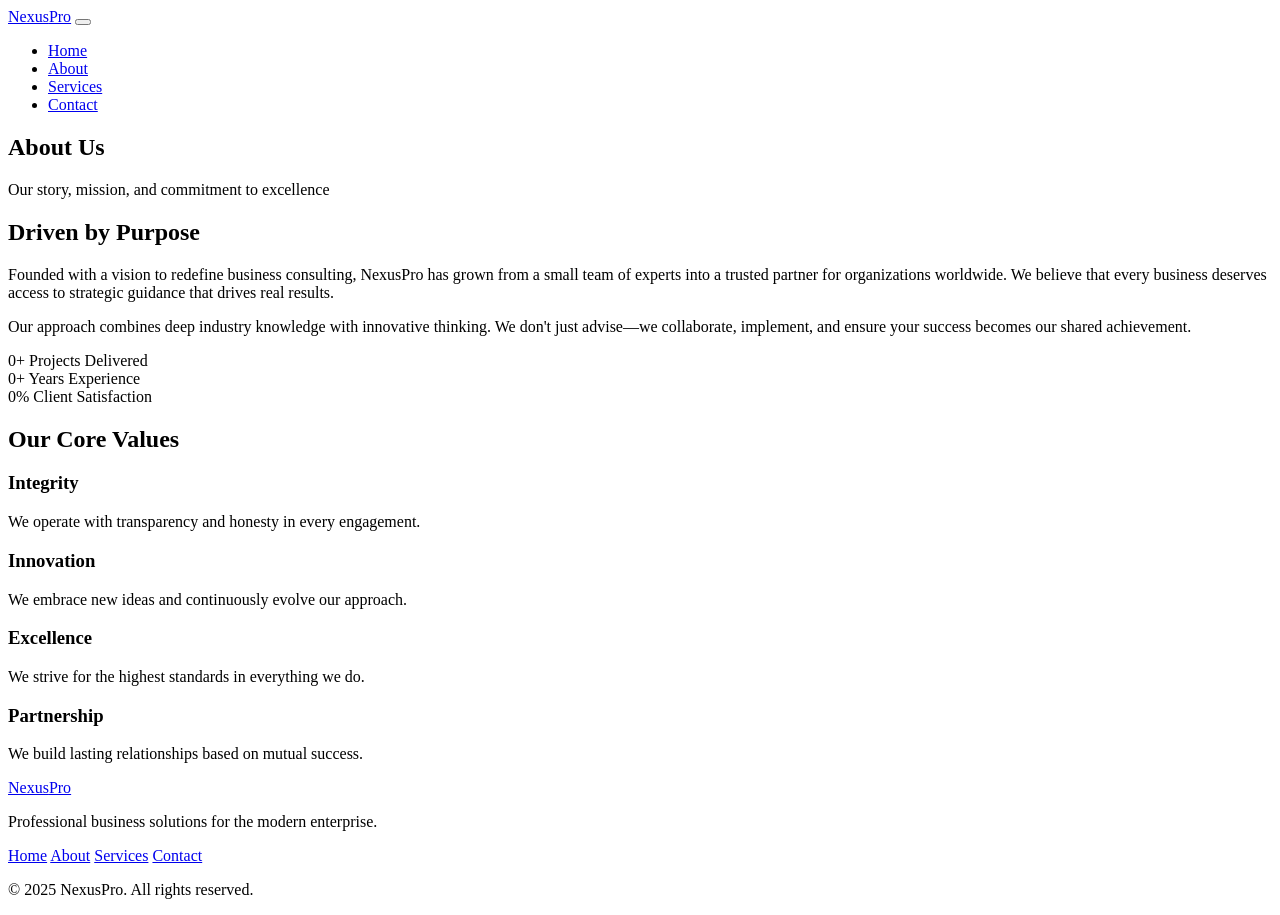
==== about.html @ 201fad87 "Add files via upload" ====
<!DOCTYPE html>
<html lang="en">
<head>
    <meta charset="UTF-8">
    <meta name="viewport" content="width=device-width, initial-scale=1.0">
    <meta name="description" content="Learn about NexusPro - Our story, mission, and the team behind your success.">
    <meta name="keywords" content="about us, company, team, mission, values">
    <meta name="author" content="Your Company">
    <title>About Us | NexusPro</title>
    <link rel="stylesheet" href="css/style.css">
    <link rel="preconnect" href="https://fonts.googleapis.com">
    <link rel="preconnect" href="https://fonts.gstatic.com" crossorigin>
    <link href="https://fonts.googleapis.com/css2?family=DM+Sans:wght@400;500;600;700&family=Instrument+Serif&display=swap" rel="stylesheet">
</head>
<body>
    <header class="header">
        <nav class="nav container">
            <a href="index.html" class="logo">Nexus<span>Pro</span></a>
            <button class="nav-toggle" aria-label="Toggle navigation">
                <span></span>
                <span></span>
                <span></span>
            </button>
            <ul class="nav-menu">
                <li><a href="index.html" class="nav-link">Home</a></li>
                <li><a href="about.html" class="nav-link active">About</a></li>
                <li><a href="services.html" class="nav-link">Services</a></li>
                <li><a href="contact.html" class="nav-link">Contact</a></li>
            </ul>
        </nav>
    </header>

    <main>
        <section class="page-hero">
            <div class="container">
                <h1 class="page-title">About Us</h1>
                <p class="page-subtitle">Our story, mission, and commitment to excellence</p>
            </div>
        </section>

        <section class="about-content">
            <div class="container">
                <div class="about-grid">
                    <div class="about-text">
                        <h2>Driven by Purpose</h2>
                        <p>Founded with a vision to redefine business consulting, NexusPro has grown from a small team of experts into a trusted partner for organizations worldwide. We believe that every business deserves access to strategic guidance that drives real results.</p>
                        <p>Our approach combines deep industry knowledge with innovative thinking. We don't just advise—we collaborate, implement, and ensure your success becomes our shared achievement.</p>
                    </div>
                    <div class="about-stats">
                        <div class="stat-item">
                            <span class="stat-number" data-target="150">0</span>+
                            <span class="stat-label">Projects Delivered</span>
                        </div>
                        <div class="stat-item">
                            <span class="stat-number" data-target="12">0</span>+
                            <span class="stat-label">Years Experience</span>
                        </div>
                        <div class="stat-item">
                            <span class="stat-number" data-target="98">0</span>%
                            <span class="stat-label">Client Satisfaction</span>
                        </div>
                    </div>
                </div>
            </div>
        </section>

        <section class="values-section">
            <div class="container">
                <h2 class="section-title">Our Core Values</h2>
                <div class="values-grid">
                    <div class="value-card">
                        <h3>Integrity</h3>
                        <p>We operate with transparency and honesty in every engagement.</p>
                    </div>
                    <div class="value-card">
                        <h3>Innovation</h3>
                        <p>We embrace new ideas and continuously evolve our approach.</p>
                    </div>
                    <div class="value-card">
                        <h3>Excellence</h3>
                        <p>We strive for the highest standards in everything we do.</p>
                    </div>
                    <div class="value-card">
                        <h3>Partnership</h3>
                        <p>We build lasting relationships based on mutual success.</p>
                    </div>
                </div>
            </div>
        </section>
    </main>

    <footer class="footer">
        <div class="container">
            <div class="footer-content">
                <div class="footer-brand">
                    <a href="index.html" class="logo">Nexus<span>Pro</span></a>
                    <p>Professional business solutions for the modern enterprise.</p>
                </div>
                <div class="footer-links">
                    <a href="index.html">Home</a>
                    <a href="about.html">About</a>
                    <a href="services.html">Services</a>
                    <a href="contact.html">Contact</a>
                </div>
            </div>
            <p class="footer-copy">&copy; 2025 NexusPro. All rights reserved.</p>
        </div>
    </footer>

    <script src="js/main.js"></script>
</body>
</html>
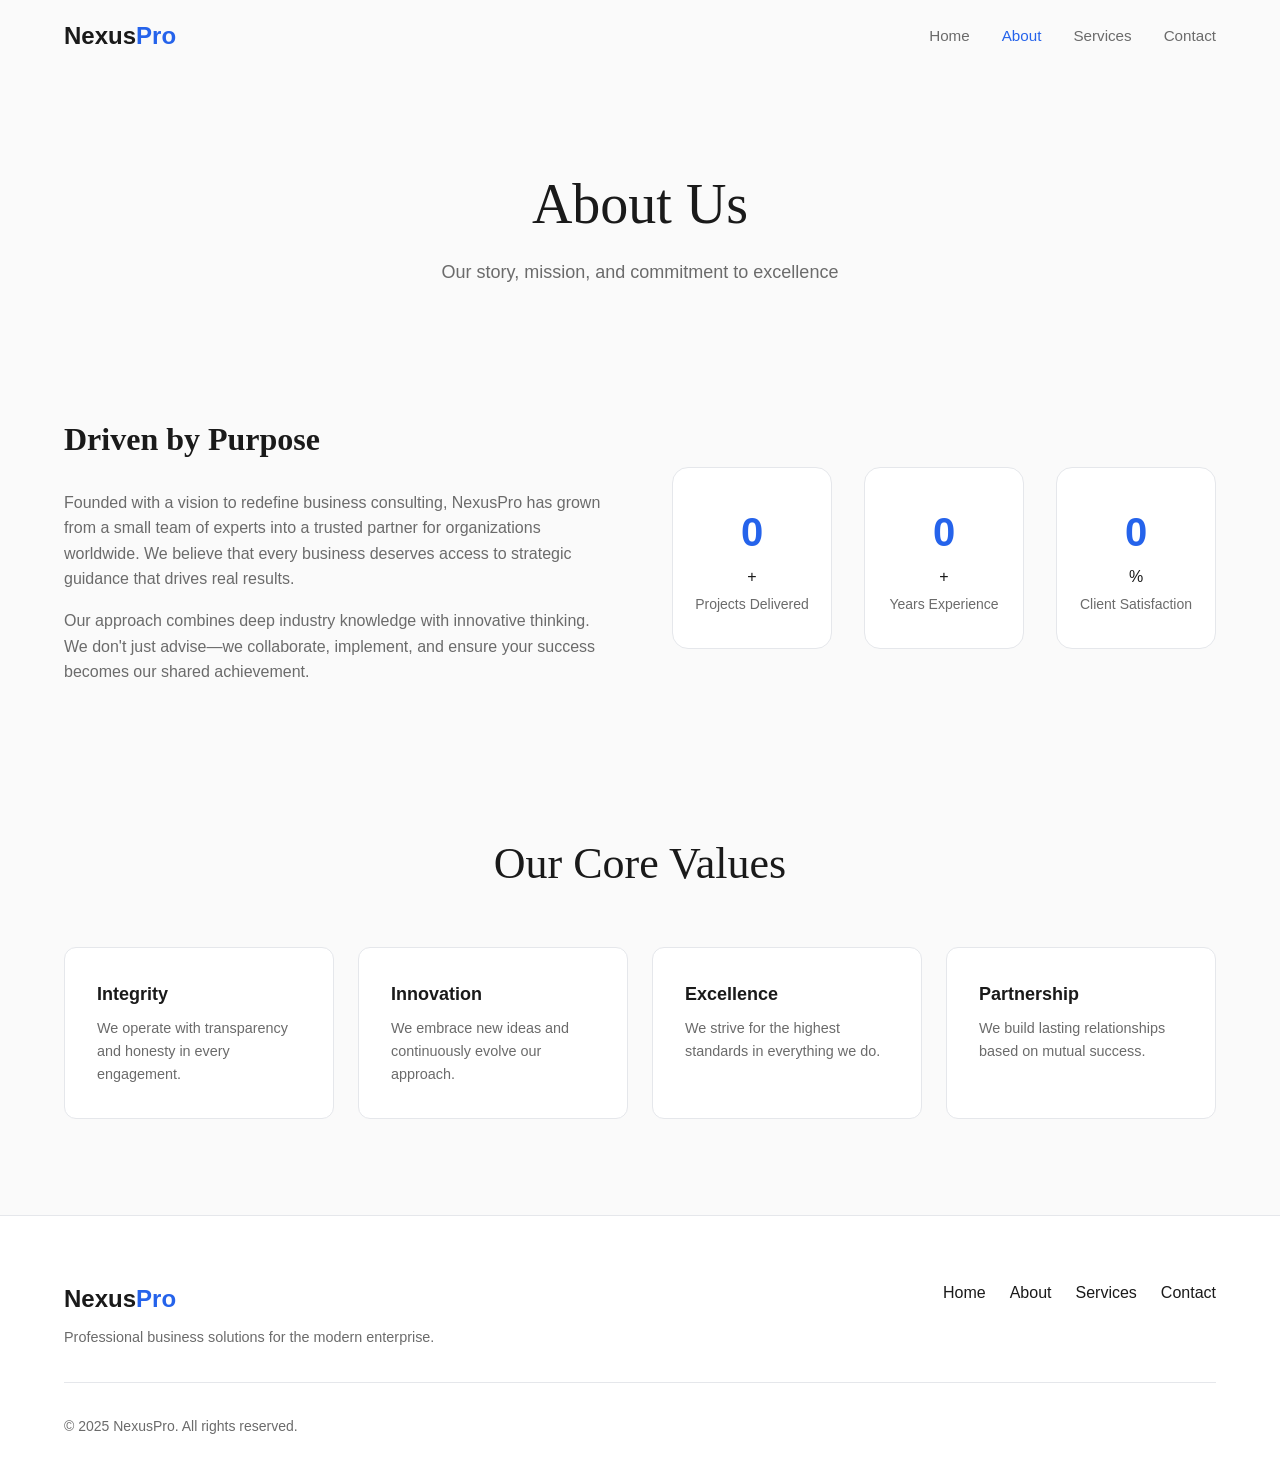
==== commit aa2172cb: "Fix HTML encoding issues in about.html" ====
--- a/about.html
+++ b/about.html
@@ -7,7 +7,7 @@
     <meta name="keywords" content="about us, company, team, mission, values">
     <meta name="author" content="Your Company">
     <title>About Us | NexusPro</title>
-    <link rel="stylesheet" href="css/style.css">
+    <link rel="stylesheet" href="style.css">
     <link rel="preconnect" href="https://fonts.googleapis.com">
     <link rel="preconnect" href="https://fonts.gstatic.com" crossorigin>
     <link href="https://fonts.googleapis.com/css2?family=DM+Sans:wght@400;500;600;700&family=Instrument+Serif&display=swap" rel="stylesheet">
@@ -110,3 +110,4 @@
     <script src="js/main.js"></script>
 </body>
 </html>
+
--- a/style.css
+++ b/style.css
@@ -0,0 +1,805 @@
+/* ============================================
+   NexusPro - Business Website Styles
+   Minimal, Modern, Professional
+   ============================================ */
+
+/* CSS Variables */
+:root {
+    --color-bg: #fafafa;
+    --color-bg-alt: #ffffff;
+    --color-text: #1a1a1a;
+    --color-text-muted: #6b6b6b;
+    --color-accent: #2563eb;
+    --color-accent-hover: #1d4ed8;
+    --color-border: #e5e7eb;
+    --font-sans: 'DM Sans', -apple-system, BlinkMacSystemFont, sans-serif;
+    --font-serif: 'Instrument Serif', Georgia, serif;
+    --transition-fast: 0.2s ease;
+    --transition-smooth: 0.4s cubic-bezier(0.4, 0, 0.2, 1);
+    --shadow-sm: 0 1px 3px rgba(0, 0, 0, 0.06);
+    --shadow-md: 0 4px 12px rgba(0, 0, 0, 0.08);
+    --shadow-lg: 0 12px 40px rgba(0, 0, 0, 0.1);
+}
+
+/* Reset & Base */
+*, *::before, *::after {
+    box-sizing: border-box;
+    margin: 0;
+    padding: 0;
+}
+
+html {
+    scroll-behavior: smooth;
+}
+
+body {
+    font-family: var(--font-sans);
+    font-size: 16px;
+    line-height: 1.6;
+    color: var(--color-text);
+    background-color: var(--color-bg);
+    overflow-x: hidden;
+}
+
+img {
+    max-width: 100%;
+    height: auto;
+    display: block;
+}
+
+a {
+    color: inherit;
+    text-decoration: none;
+    transition: color var(--transition-fast);
+}
+
+ul {
+    list-style: none;
+}
+
+/* Container */
+.container {
+    width: 100%;
+    max-width: 1200px;
+    margin: 0 auto;
+    padding: 0 1.5rem;
+}
+
+/* ============================================
+   Header & Navigation
+   ============================================ */
+.header {
+    position: fixed;
+    top: 0;
+    left: 0;
+    right: 0;
+    z-index: 1000;
+    background: rgba(250, 250, 250, 0.9);
+    backdrop-filter: blur(12px);
+    -webkit-backdrop-filter: blur(12px);
+    border-bottom: 1px solid transparent;
+    transition: border-color var(--transition-smooth), box-shadow var(--transition-smooth);
+}
+
+.header.scrolled {
+    border-color: var(--color-border);
+    box-shadow: var(--shadow-sm);
+}
+
+.nav {
+    display: flex;
+    align-items: center;
+    justify-content: space-between;
+    height: 72px;
+}
+
+.logo {
+    font-size: 1.5rem;
+    font-weight: 700;
+    color: var(--color-text);
+}
+
+.logo span {
+    color: var(--color-accent);
+}
+
+.nav-menu {
+    display: flex;
+    align-items: center;
+    gap: 2rem;
+}
+
+.nav-link {
+    font-weight: 500;
+    font-size: 0.95rem;
+    color: var(--color-text-muted);
+}
+
+.nav-link:hover,
+.nav-link.active {
+    color: var(--color-accent);
+}
+
+/* Mobile Nav Toggle */
+.nav-toggle {
+    display: none;
+    flex-direction: column;
+    justify-content: center;
+    gap: 5px;
+    width: 40px;
+    height: 40px;
+    background: none;
+    border: none;
+    cursor: pointer;
+    padding: 8px;
+}
+
+.nav-toggle span {
+    display: block;
+    width: 100%;
+    height: 2px;
+    background: var(--color-text);
+    transition: var(--transition-smooth);
+}
+
+.nav-toggle.active span:nth-child(1) {
+    transform: translateY(7px) rotate(45deg);
+}
+
+.nav-toggle.active span:nth-child(2) {
+    opacity: 0;
+}
+
+.nav-toggle.active span:nth-child(3) {
+    transform: translateY(-7px) rotate(-45deg);
+}
+
+/* ============================================
+   Hero Section
+   ============================================ */
+.hero {
+    min-height: 100vh;
+    display: flex;
+    align-items: center;
+    padding: 8rem 0 4rem;
+    position: relative;
+}
+
+.hero-content {
+    max-width: 640px;
+}
+
+.hero-badge {
+    display: inline-block;
+    font-size: 0.875rem;
+    font-weight: 500;
+    color: var(--color-accent);
+    text-transform: uppercase;
+    letter-spacing: 0.1em;
+    margin-bottom: 1rem;
+}
+
+.hero-title {
+    font-family: var(--font-serif);
+    font-size: clamp(2.5rem, 5vw, 4rem);
+    font-weight: 400;
+    line-height: 1.15;
+    margin-bottom: 1.5rem;
+}
+
+.hero-title em {
+    font-style: italic;
+    color: var(--color-accent);
+}
+
+.hero-description {
+    font-size: 1.125rem;
+    color: var(--color-text-muted);
+    margin-bottom: 2rem;
+    max-width: 520px;
+}
+
+.hero-cta {
+    display: flex;
+    gap: 1rem;
+    flex-wrap: wrap;
+}
+
+.hero-visual {
+    position: absolute;
+    right: 0;
+    top: 50%;
+    transform: translateY(-50%);
+    width: 45%;
+    max-width: 500px;
+    height: 400px;
+    background: linear-gradient(135deg, var(--color-accent) 0%, #3b82f6 100%);
+    border-radius: 24px;
+    opacity: 0.08;
+}
+
+/* ============================================
+   Buttons
+   ============================================ */
+.btn {
+    display: inline-flex;
+    align-items: center;
+    justify-content: center;
+    padding: 0.875rem 1.75rem;
+    font-family: var(--font-sans);
+    font-size: 0.95rem;
+    font-weight: 600;
+    border-radius: 8px;
+    border: none;
+    cursor: pointer;
+    transition: all var(--transition-smooth);
+}
+
+.btn-primary {
+    background: var(--color-accent);
+    color: white;
+}
+
+.btn-primary:hover {
+    background: var(--color-accent-hover);
+    transform: translateY(-2px);
+    box-shadow: var(--shadow-md);
+}
+
+.btn-secondary {
+    background: transparent;
+    color: var(--color-text);
+    border: 2px solid var(--color-border);
+}
+
+.btn-secondary:hover {
+    border-color: var(--color-accent);
+    color: var(--color-accent);
+}
+
+.btn-large {
+    padding: 1rem 2rem;
+    font-size: 1rem;
+}
+
+.btn-full {
+    width: 100%;
+}
+
+/* ============================================
+   Features Section
+   ============================================ */
+.features {
+    padding: 6rem 0;
+}
+
+.section-title {
+    font-family: var(--font-serif);
+    font-size: clamp(2rem, 4vw, 2.75rem);
+    font-weight: 400;
+    text-align: center;
+    margin-bottom: 3rem;
+}
+
+.features-grid {
+    display: grid;
+    grid-template-columns: repeat(auto-fit, minmax(280px, 1fr));
+    gap: 2rem;
+}
+
+.feature-card {
+    padding: 2rem;
+    background: var(--color-bg-alt);
+    border-radius: 16px;
+    border: 1px solid var(--color-border);
+    transition: all var(--transition-smooth);
+}
+
+.feature-card:hover {
+    transform: translateY(-4px);
+    box-shadow: var(--shadow-lg);
+    border-color: transparent;
+}
+
+.feature-icon {
+    font-size: 2rem;
+    font-weight: 700;
+    color: var(--color-accent);
+    opacity: 0.5;
+    margin-bottom: 1rem;
+}
+
+.feature-card h3 {
+    font-size: 1.25rem;
+    margin-bottom: 0.5rem;
+}
+
+.feature-card p {
+    color: var(--color-text-muted);
+    font-size: 0.95rem;
+}
+
+/* ============================================
+   CTA Section
+   ============================================ */
+.cta-section {
+    padding: 5rem 0;
+}
+
+.cta-content {
+    text-align: center;
+    padding: 4rem 2rem;
+    background: linear-gradient(135deg, var(--color-accent) 0%, #3b82f6 100%);
+    border-radius: 24px;
+    color: white;
+}
+
+.cta-content h2 {
+    font-family: var(--font-serif);
+    font-size: clamp(1.75rem, 3vw, 2.5rem);
+    font-weight: 400;
+    margin-bottom: 0.75rem;
+}
+
+.cta-content p {
+    opacity: 0.9;
+    margin-bottom: 1.5rem;
+}
+
+.cta-content .btn-primary {
+    background: white;
+    color: var(--color-accent);
+}
+
+.cta-content .btn-primary:hover {
+    background: var(--color-bg);
+}
+
+/* ============================================
+   Page Hero (About, Services, Contact)
+   ============================================ */
+.page-hero {
+    padding: 10rem 0 4rem;
+    text-align: center;
+}
+
+.page-title {
+    font-family: var(--font-serif);
+    font-size: clamp(2.5rem, 5vw, 3.5rem);
+    font-weight: 400;
+    margin-bottom: 0.5rem;
+}
+
+.page-subtitle {
+    font-size: 1.125rem;
+    color: var(--color-text-muted);
+}
+
+/* ============================================
+   About Page
+   ============================================ */
+.about-content {
+    padding: 4rem 0;
+}
+
+.about-grid {
+    display: grid;
+    grid-template-columns: 1fr 1fr;
+    gap: 4rem;
+    align-items: center;
+}
+
+.about-text h2 {
+    font-family: var(--font-serif);
+    font-size: 2rem;
+    margin-bottom: 1.5rem;
+}
+
+.about-text p {
+    color: var(--color-text-muted);
+    margin-bottom: 1rem;
+}
+
+.about-stats {
+    display: grid;
+    grid-template-columns: repeat(3, 1fr);
+    gap: 2rem;
+}
+
+.stat-item {
+    text-align: center;
+    padding: 2rem 1rem;
+    background: var(--color-bg-alt);
+    border-radius: 16px;
+    border: 1px solid var(--color-border);
+}
+
+.stat-number {
+    display: block;
+    font-size: 2.5rem;
+    font-weight: 700;
+    color: var(--color-accent);
+}
+
+.stat-label {
+    display: block;
+    font-size: 0.875rem;
+    color: var(--color-text-muted);
+    margin-top: 0.25rem;
+}
+
+/* Values Section */
+.values-section {
+    padding: 4rem 0 6rem;
+}
+
+.values-grid {
+    display: grid;
+    grid-template-columns: repeat(auto-fit, minmax(240px, 1fr));
+    gap: 1.5rem;
+}
+
+.value-card {
+    padding: 2rem;
+    background: var(--color-bg-alt);
+    border-radius: 12px;
+    border: 1px solid var(--color-border);
+    transition: all var(--transition-smooth);
+}
+
+.value-card:hover {
+    border-color: var(--color-accent);
+    box-shadow: var(--shadow-md);
+}
+
+.value-card h3 {
+    font-size: 1.125rem;
+    margin-bottom: 0.5rem;
+}
+
+.value-card p {
+    font-size: 0.9rem;
+    color: var(--color-text-muted);
+}
+
+/* ============================================
+   Services Page
+   ============================================ */
+.services-content {
+    padding: 4rem 0 2rem;
+}
+
+.services-grid {
+    display: grid;
+    grid-template-columns: repeat(auto-fit, minmax(280px, 1fr));
+    gap: 2rem;
+}
+
+.service-card {
+    padding: 2.5rem;
+    background: var(--color-bg-alt);
+    border-radius: 16px;
+    border: 1px solid var(--color-border);
+    transition: all var(--transition-smooth);
+}
+
+.service-card:hover {
+    transform: translateY(-4px);
+    box-shadow: var(--shadow-lg);
+    border-color: transparent;
+}
+
+.service-number {
+    font-size: 1.5rem;
+    font-weight: 700;
+    color: var(--color-accent);
+    opacity: 0.5;
+    margin-bottom: 1rem;
+}
+
+.service-card h2 {
+    font-size: 1.35rem;
+    margin-bottom: 0.75rem;
+}
+
+.service-card p {
+    color: var(--color-text-muted);
+    margin-bottom: 1rem;
+    font-size: 0.95rem;
+}
+
+.service-link {
+    font-weight: 600;
+    color: var(--color-accent);
+    display: inline-flex;
+    align-items: center;
+    transition: transform var(--transition-fast);
+}
+
+.service-link:hover {
+    transform: translateX(4px);
+}
+
+/* ============================================
+   Contact Page
+   ============================================ */
+.contact-section {
+    padding: 4rem 0 6rem;
+}
+
+.contact-grid {
+    display: grid;
+    grid-template-columns: 1fr 1.2fr;
+    gap: 4rem;
+    align-items: start;
+}
+
+.contact-info h2 {
+    font-family: var(--font-serif);
+    font-size: 2rem;
+    margin-bottom: 1rem;
+}
+
+.contact-info > p {
+    color: var(--color-text-muted);
+    margin-bottom: 2rem;
+}
+
+.contact-details {
+    display: flex;
+    flex-direction: column;
+    gap: 1.5rem;
+}
+
+.contact-item {
+    display: flex;
+    flex-direction: column;
+    gap: 0.25rem;
+}
+
+.contact-item strong {
+    font-size: 0.875rem;
+    color: var(--color-text-muted);
+}
+
+.contact-item a {
+    color: var(--color-accent);
+}
+
+.contact-item a:hover {
+    text-decoration: underline;
+}
+
+/* Contact Form */
+.contact-form {
+    background: var(--color-bg-alt);
+    padding: 2.5rem;
+    border-radius: 16px;
+    border: 1px solid var(--color-border);
+}
+
+.form-group {
+    margin-bottom: 1.5rem;
+}
+
+.form-group label {
+    display: block;
+    font-weight: 500;
+    font-size: 0.9rem;
+    margin-bottom: 0.5rem;
+}
+
+.form-group input,
+.form-group select,
+.form-group textarea {
+    width: 100%;
+    padding: 0.875rem 1rem;
+    font-family: var(--font-sans);
+    font-size: 1rem;
+    border: 1px solid var(--color-border);
+    border-radius: 8px;
+    background: var(--color-bg);
+    transition: border-color var(--transition-fast);
+}
+
+.form-group input:focus,
+.form-group select:focus,
+.form-group textarea:focus {
+    outline: none;
+    border-color: var(--color-accent);
+}
+
+.form-group textarea {
+    resize: vertical;
+    min-height: 120px;
+}
+
+/* ============================================
+   Footer
+   ============================================ */
+.footer {
+    padding: 4rem 0 2rem;
+    background: var(--color-bg-alt);
+    border-top: 1px solid var(--color-border);
+}
+
+.footer-content {
+    display: flex;
+    justify-content: space-between;
+    align-items: flex-start;
+    flex-wrap: wrap;
+    gap: 2rem;
+    margin-bottom: 2rem;
+}
+
+.footer-brand p {
+    color: var(--color-text-muted);
+    font-size: 0.9rem;
+    margin-top: 0.5rem;
+}
+
+.footer-links {
+    display: flex;
+    gap: 1.5rem;
+}
+
+.footer-links a:hover {
+    color: var(--color-accent);
+}
+
+.footer-copy {
+    font-size: 0.875rem;
+    color: var(--color-text-muted);
+    padding-top: 2rem;
+    border-top: 1px solid var(--color-border);
+}
+
+/* ============================================
+   Animations
+   ============================================ */
+.animate-fade-in {
+    animation: fadeIn 0.8s ease forwards;
+}
+
+.animate-fade-in-up {
+    animation: fadeInUp 0.8s ease forwards;
+}
+
+.animate-fade-in-up:nth-child(2) { animation-delay: 0.1s; }
+.animate-fade-in-up:nth-child(3) { animation-delay: 0.2s; }
+.animate-fade-in-up:nth-child(4) { animation-delay: 0.3s; }
+.animate-fade-in-up:nth-child(5) { animation-delay: 0.4s; }
+.animate-fade-in-up:nth-child(6) { animation-delay: 0.5s; }
+.animate-fade-in-up:nth-child(7) { animation-delay: 0.6s; }
+
+@keyframes fadeIn {
+    from { opacity: 0; }
+    to { opacity: 1; }
+}
+
+@keyframes fadeInUp {
+    from {
+        opacity: 0;
+        transform: translateY(20px);
+    }
+    to {
+        opacity: 1;
+        transform: translateY(0);
+    }
+}
+
+/* Scroll-triggered animations */
+.reveal {
+    opacity: 0;
+    transform: translateY(30px);
+    transition: opacity 0.6s ease, transform 0.6s ease;
+}
+
+.reveal.visible {
+    opacity: 1;
+    transform: translateY(0);
+}
+
+/* ============================================
+   Responsive Design
+   ============================================ */
+@media (max-width: 1024px) {
+    .hero-visual {
+        width: 35%;
+        height: 300px;
+    }
+
+    .about-grid {
+        grid-template-columns: 1fr;
+    }
+
+    .about-stats {
+        grid-template-columns: repeat(3, 1fr);
+    }
+
+    .contact-grid {
+        grid-template-columns: 1fr;
+    }
+}
+
+@media (max-width: 768px) {
+    .nav-toggle {
+        display: flex;
+    }
+
+    .nav-menu {
+        position: fixed;
+        top: 72px;
+        left: 0;
+        right: 0;
+        background: var(--color-bg-alt);
+        flex-direction: column;
+        padding: 2rem;
+        gap: 1.5rem;
+        border-bottom: 1px solid var(--color-border);
+        transform: translateY(-100%);
+        opacity: 0;
+        visibility: hidden;
+        transition: all var(--transition-smooth);
+    }
+
+    .nav-menu.active {
+        transform: translateY(0);
+        opacity: 1;
+        visibility: visible;
+    }
+
+    .hero {
+        padding: 6rem 0 4rem;
+    }
+
+    .hero-visual {
+        display: none;
+    }
+
+    .hero-cta {
+        flex-direction: column;
+    }
+
+    .hero-cta .btn {
+        width: 100%;
+    }
+
+    .features {
+        padding: 4rem 0;
+    }
+
+    .about-stats {
+        grid-template-columns: 1fr;
+    }
+
+    .cta-content {
+        padding: 3rem 1.5rem;
+    }
+
+    .footer-content {
+        flex-direction: column;
+    }
+
+    .footer-links {
+        flex-wrap: wrap;
+    }
+}
+
+@media (max-width: 480px) {
+    .container {
+        padding: 0 1rem;
+    }
+
+    .nav {
+        height: 64px;
+    }
+
+    .page-hero {
+        padding: 8rem 0 3rem;
+    }
+
+    .contact-form {
+        padding: 1.5rem;
+    }
+}
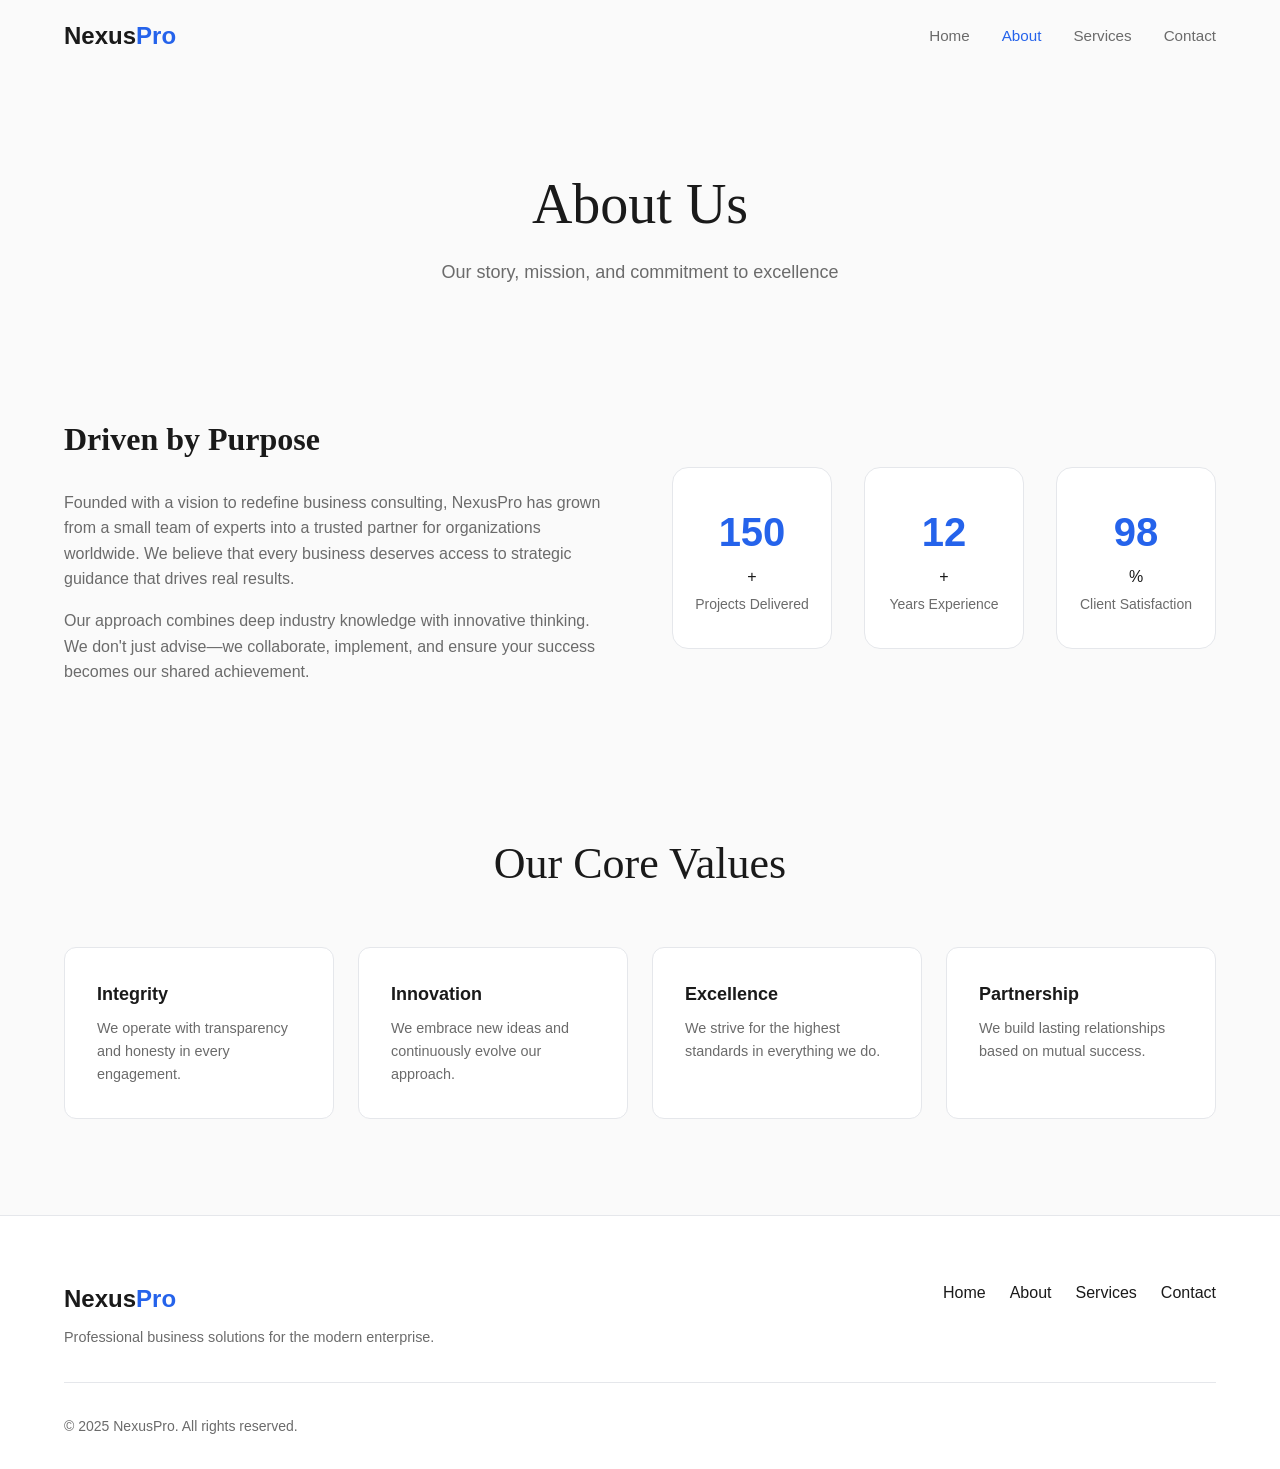
==== commit 15197633: "Update about.html Correct HTML entities to ensure proper rendering of the document." ====
--- a/about.html
+++ b/about.html
@@ -107,7 +107,8 @@
         </div>
     </footer>
 
-    <script src="js/main.js"></script>
+    <script src="main.js"></script>
 </body>
 </html>
 
+
